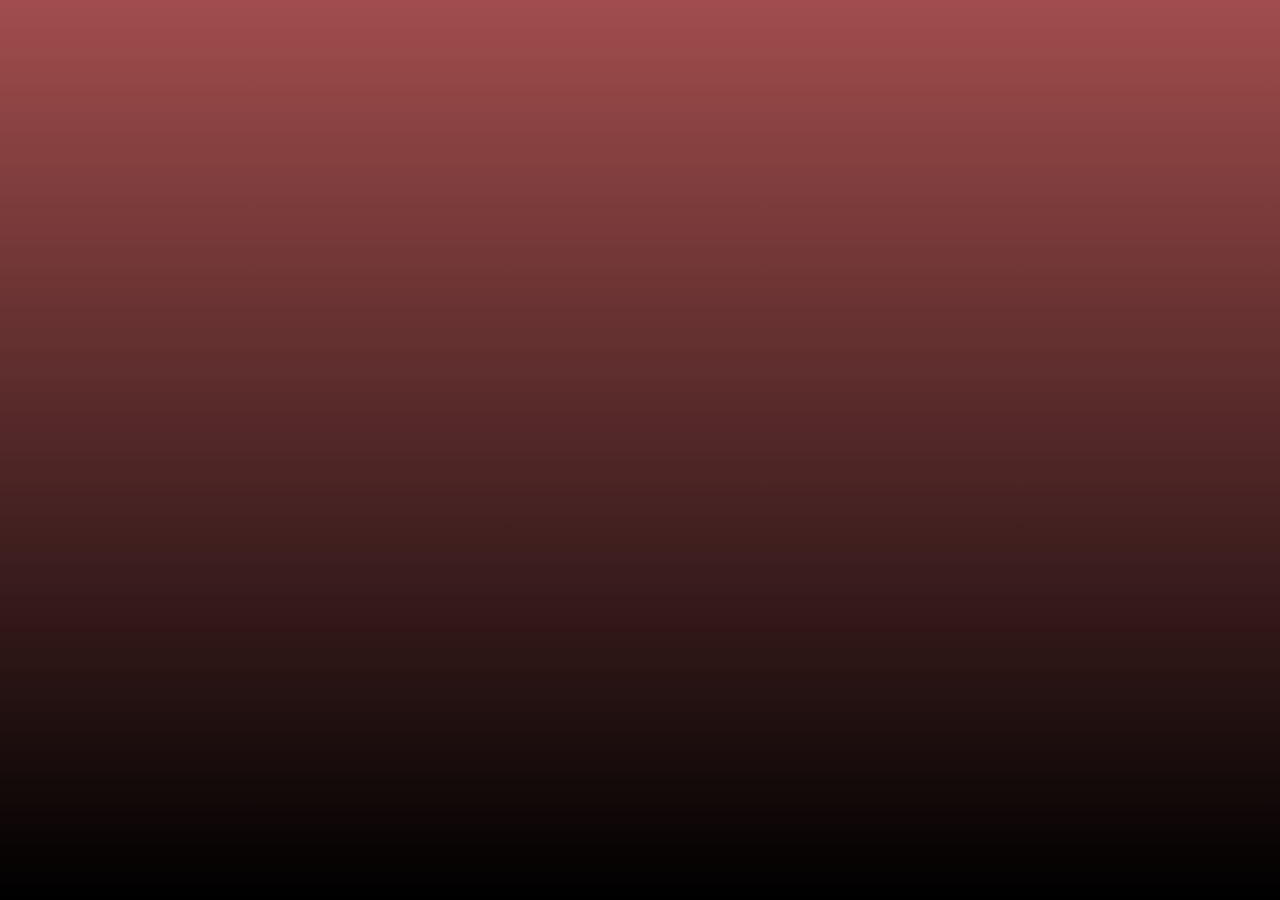
==== Spotfy/index.html @ ea165417 "Spotify" ====
<!DOCTYPE html>
<html lang="pt-br">
<head>
    <meta charset="UTF-8">
    <meta name="viewport" content="width=device-width, initial-scale=1.0">
    <link rel="shortcut icon" href="images/Logo/Spotify_logo_without_text.svg" type="image/x-icon">
    <title>Spotify</title>
    <link href="https://cdn.jsdelivr.net/npm/bootstrap@5.3.3/dist/css/bootstrap.min.css" rel="stylesheet" integrity="sha384-QWTKZyjpPEjISv5WaRU9OFeRpok6YctnYmDr5pNlyT2bRjXh0JMhjY6hW+ALEwIH" crossorigin="anonymous">
    <link rel="stylesheet" href="styles/index.css">
</head>
<body>
    <header>    
        <nav>
            <div class="container-fluid">
                <button class="navbar-toggler" type="button" data-bs-toggle="offcanvas" data-bs-target="#offcanvasNavbar" aria-controls="offcanvasNavbar" aria-label="Toggle navigation">
                    <span class="navbar-toggler-icon"></span>
                </button>
                <div class="offcanvas offcanvas-end" tabindex="-1" id="offcanvasNavbar" aria-labelledby="offcanvasNavbarLabel">
                    <div class="offcanvas-header">
                        <h5 class="offcanvas-title" id="offcanvasNavbarLabel">Offcanvas</h5>
                        <button type="button" class="btn-close" data-bs-dismiss="offcanvas" aria-label="Close"></button>
                    </div>
                    <div class="offcanvas-body">
                        <ul class="navbar-nav justify-content-end flex-grow-1 pe-3">
                            <li class="nav-item">
                                <a class="nav-link active" aria-current="page" href="#">Home</a>
                            </li>
                            <li class="nav-item">
                                <a class="nav-link" href="#">Link</a>
                            </li>
                            <li class="nav-item dropdown">
                                <a class="nav-link dropdown-toggle" href="#" role="button" data-bs-toggle="dropdown" aria-expanded="false">
                                    Dropdown
                                </a>
                                <ul class="dropdown-menu">
                                    <li><a class="dropdown-item" href="#">Action</a></li>
                                    <li><a class="dropdown-item" href="#">Another action</a></li>
                                    <li>
                                        <hr class="dropdown-divider">
                                    </li>
                                    <li><a class="dropdown-item" href="#">Something else here</a></li>
                                </ul>
                            </li>
                        </ul>
                        <form class="d-flex mt-3" role="search">
                            <input class="form-control me-2" type="search" placeholder="Search" aria-label="Search">
                            <button class="btn btn-outline-success" type="submit">Search</button>
                        </form>
                    </div>
                </div>
            </div>
        </nav>
    </header>

    <main>
        <section></section>
    </main>

    <footer></footer>

    </div>
        <script src="https://cdn.jsdelivr.net/npm/bootstrap@5.3.3/dist/js/bootstrap.bundle.min.js" integrity="sha384-YvpcrYf0tY3lHB60NNkmXc5s9fDVZLESaAA55NDzOxhy9GkcIdslK1eN7N6jIeHz" crossorigin="anonymous"></script>

</body>
</html>
---- Spotfy/styles/index.css ----
:root{
    --branco : #ffffff;
    --verdeEscuro : #1db954;
    --verdeClaro : #1ed760;
    --preto : #191414;
}

body{
    height: 100vh;
    background: rgb(0,0,0);
    background: linear-gradient(0deg, rgba(0,0,0,1) 0%, rgba(161,77,77,1) 100%);
}
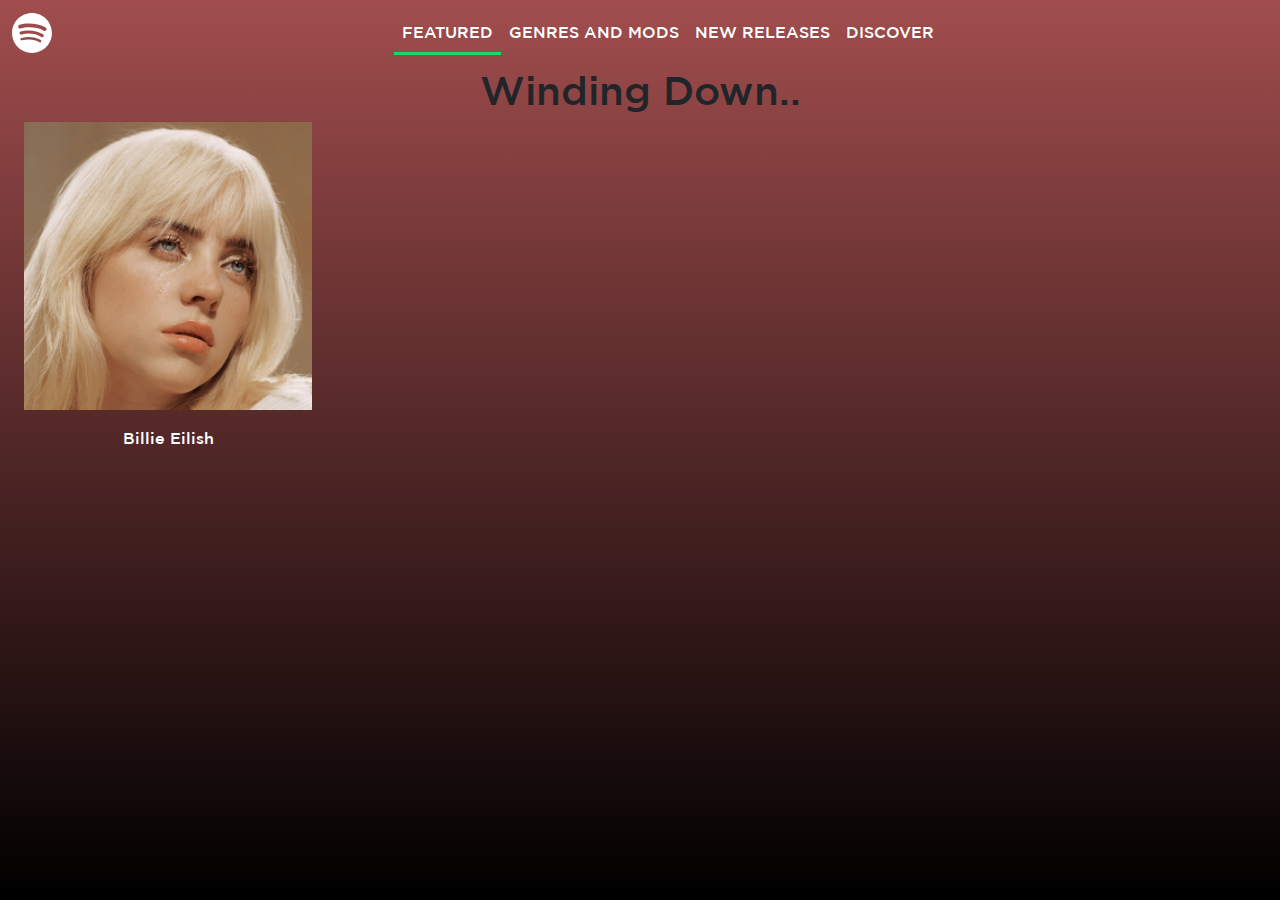
==== commit 748e6c23: "Spotify" ====
--- a/Spotfy/index.html
+++ b/Spotfy/index.html
@@ -9,57 +9,92 @@
     <link rel="stylesheet" href="styles/index.css">
 </head>
 <body>
-    <header>    
-        <nav>
+
+    <header>
+        <!-- navbar -->
+        <nav class="navbar navbar-expand-lg">
             <div class="container-fluid">
-                <button class="navbar-toggler" type="button" data-bs-toggle="offcanvas" data-bs-target="#offcanvasNavbar" aria-controls="offcanvasNavbar" aria-label="Toggle navigation">
+                <a class="navbar-brand" data-bs-toggle="offcanvas" data-bs-target="#menuLateral" href="#">
+                    <img src="images/Logo/Spotify_logo_without_text.svg" alt="Spotify_logo_without_text">
+                </a>
+                <button class="navbar-toggler" type="button" data-bs-toggle="collapse" data-bs-target="#navbarSupportedContent" aria-controls="navbarSupportedContent" aria-expanded="false" aria-label="Toggle navigation">
                     <span class="navbar-toggler-icon"></span>
                 </button>
-                <div class="offcanvas offcanvas-end" tabindex="-1" id="offcanvasNavbar" aria-labelledby="offcanvasNavbarLabel">
-                    <div class="offcanvas-header">
-                        <h5 class="offcanvas-title" id="offcanvasNavbarLabel">Offcanvas</h5>
-                        <button type="button" class="btn-close" data-bs-dismiss="offcanvas" aria-label="Close"></button>
-                    </div>
-                    <div class="offcanvas-body">
-                        <ul class="navbar-nav justify-content-end flex-grow-1 pe-3">
-                            <li class="nav-item">
-                                <a class="nav-link active" aria-current="page" href="#">Home</a>
-                            </li>
-                            <li class="nav-item">
-                                <a class="nav-link" href="#">Link</a>
-                            </li>
-                            <li class="nav-item dropdown">
-                                <a class="nav-link dropdown-toggle" href="#" role="button" data-bs-toggle="dropdown" aria-expanded="false">
-                                    Dropdown
-                                </a>
-                                <ul class="dropdown-menu">
-                                    <li><a class="dropdown-item" href="#">Action</a></li>
-                                    <li><a class="dropdown-item" href="#">Another action</a></li>
-                                    <li>
-                                        <hr class="dropdown-divider">
-                                    </li>
-                                    <li><a class="dropdown-item" href="#">Something else here</a></li>
-                                </ul>
-                            </li>
-                        </ul>
-                        <form class="d-flex mt-3" role="search">
-                            <input class="form-control me-2" type="search" placeholder="Search" aria-label="Search">
-                            <button class="btn btn-outline-success" type="submit">Search</button>
-                        </form>
-                    </div>
+                <div class="collapse w-100 justify-content-center navbar-collapse" id="navbarSupportedContent">
+                    <ul class="navbar-nav w-100 d-flex justify-content-center me-auto mb-2 mb-lg-0">
+                        <li class="nav-item">
+                            <a class="nav-link active" aria-current="page" href="#">FEATURED</a>
+                        </li>
+                        <li class="nav-item">
+                            <a class="nav-link" href="#">GENRES AND MODS</a>
+                        </li>
+                        <li class="nav-item">
+                            <a class="nav-link" href="#">NEW RELEASES</a>
+                        </li>
+                        <li class="nav-item">
+                            <a class="nav-link" href="#">DISCOVER</a>
+                        </li>
+                    </ul>
                 </div>
             </div>
         </nav>
     </header>
 
-    <main>
-        <section></section>
+    <!-- <form class="d-flex" role="search">
+        <input class="form-control me-2" type="search" placeholder="Search" aria-label="Search">
+        <button class="btn btn-outline-success" type="submit">Search</button>
+    </form> -->
+
+    <main class="container-fluid d-flex flex-column align-items-center">
+        <h1>Winding Down..</h1>
+        <div class="grupoMusicas container-fluid gap-3 d-flex">
+        <!-- musica 1 -->
+            <div data-bs-toggle="offcanvas" data-bs-target="#playerMusica" class="card bg-transparent text-white" style="width: 18rem;">
+                <img src="images/Álbuns - Músicas/ab6761610000e5ebd8b9980db67272cb4d2c3daf.jpg" class="card-img-top" alt="">
+                <div class="card-body d-flex justify-content-center">
+                    <p class="card-text">Billie Eilish</p>
+                </div>
+            </div>
+        </div>
     </main>
 
-    <footer></footer>
+    <!-- offcanvas -->
+    <!-- menulateral -->
+    <div class="offcanvas offcanvas-start" tabindex="-1" id="menuLateral" aria-labelledby="offcanvasExampleLabel">
+        <div class="offcanvas-header">
+            <h5 class="offcanvas-title" id="offcanvasExampleLabel">Offcanvas</h5>
+            <button type="button" class="btn-close" data-bs-dismiss="offcanvas" aria-label="Close"></button>
+        </div>
+        <div class="offcanvas-body">
+            <div>
+                Some text as placeholder. In real life you can have the elements you have chosen. Like, text, images, lists, etc.
+            </div>
+            <div class="dropdown mt-3">
+                <button class="btn btn-secondary dropdown-toggle" type="button" data-bs-toggle="dropdown">
+                    Dropdown button
+                </button>
+                <ul class="dropdown-menu">
+                    <li><a class="dropdown-item" href="#">Action</a></li>
+                    <li><a class="dropdown-item" href="#">Another action</a></li>
+                    <li><a class="dropdown-item" href="#">Something else here</a></li>
+                </ul>
+            </div>
+        </div>
+    </div>
 
-    </div>
-        <script src="https://cdn.jsdelivr.net/npm/bootstrap@5.3.3/dist/js/bootstrap.bundle.min.js" integrity="sha384-YvpcrYf0tY3lHB60NNkmXc5s9fDVZLESaAA55NDzOxhy9GkcIdslK1eN7N6jIeHz" crossorigin="anonymous"></script>
+    <!-- player musica -->
+    <div class="offcanvas offcanvas-bottom" tabindex="-1" id="playerMusica" aria-labelledby="offcanvasBottomLabel">
+        <div class="offcanvas-header">
+          <h5 class="offcanvas-title" id="offcanvasBottomLabel">Offcanvas bottom</h5>
+          <button type="button" class="btn-close" data-bs-dismiss="offcanvas" aria-label="Close"></button>
+        </div>
+        <div class="offcanvas-body small">
+          ...
+        </div>
+      </div>
+
+    <!-- script -->
+    <script src="https://cdn.jsdelivr.net/npm/bootstrap@5.3.3/dist/js/bootstrap.bundle.min.js" integrity="sha384-YvpcrYf0tY3lHB60NNkmXc5s9fDVZLESaAA55NDzOxhy9GkcIdslK1eN7N6jIeHz" crossorigin="anonymous"></script>
 
 </body>
 </html>--- a/Spotfy/styles/index.css
+++ b/Spotfy/styles/index.css
@@ -1,3 +1,12 @@
+@font-face {
+    font-family: Gotham;
+    src: url(../images/Fonte/gotham/GothamMedium_1.ttf);
+}
+
+*{
+    font-family: Gotham;
+}
+
 :root{
     --branco : #ffffff;
     --verdeEscuro : #1db954;
@@ -9,4 +18,25 @@
     height: 100vh;
     background: rgb(0,0,0);
     background: linear-gradient(0deg, rgba(0,0,0,1) 0%, rgba(161,77,77,1) 100%);
+}
+
+.nav-link, .active .navbar-link.show{
+    color: var(--branco);  
+}
+
+.navbar-nav .nav-link.active, .navbar-nav .nav-link.show {
+    color: var(--branco);
+}
+
+.active{
+    border-bottom: var(--verdeClaro) 3px solid;
+}
+
+.navbar-brand img{
+    width: 40px;
+}
+
+.card img, .card{
+    border: none;
+    border-radius: 0%;
 }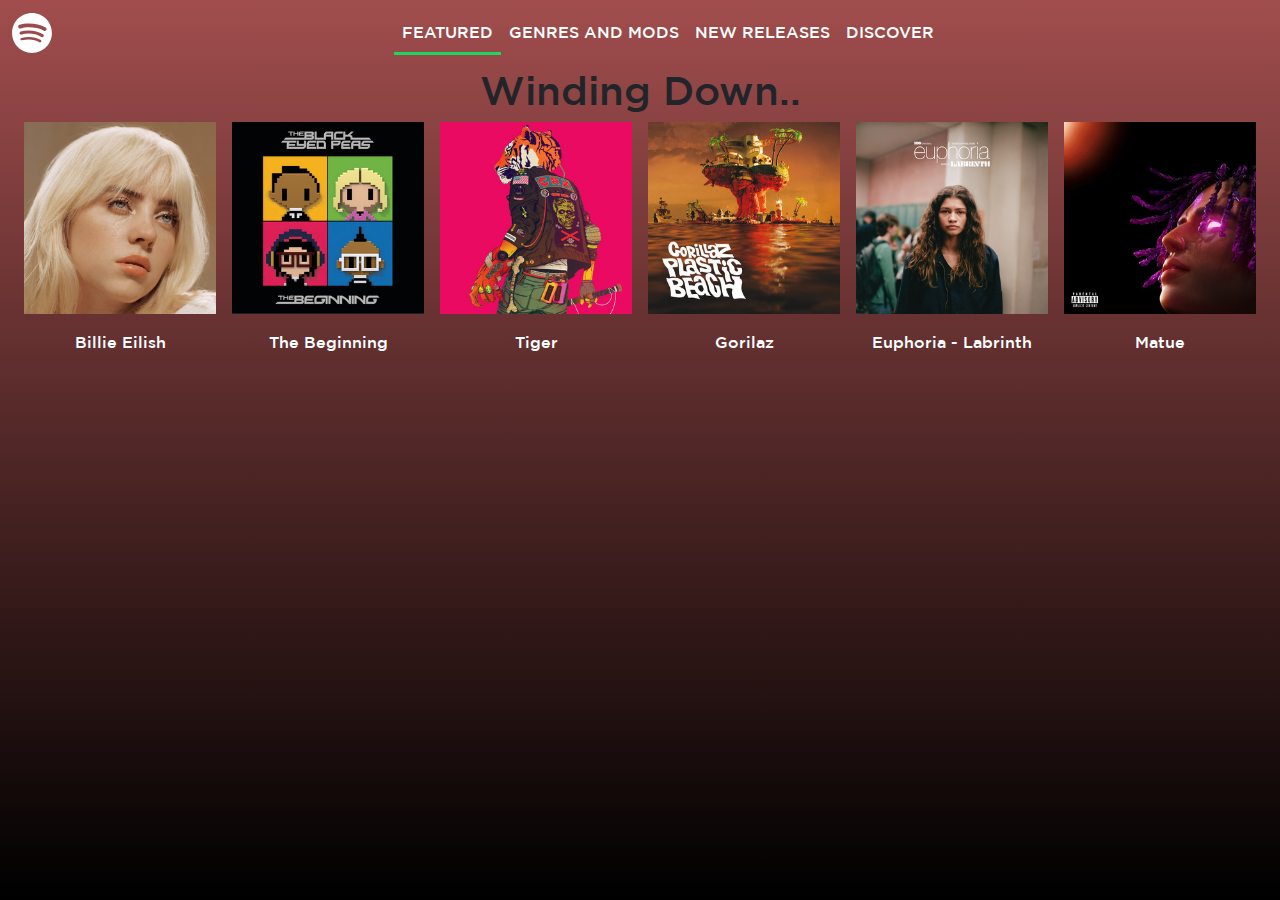
==== commit 43ecb54d: "spotify" ====
--- a/Spotfy/index.html
+++ b/Spotfy/index.html
@@ -23,16 +23,16 @@
                 <div class="collapse w-100 justify-content-center navbar-collapse" id="navbarSupportedContent">
                     <ul class="navbar-nav w-100 d-flex justify-content-center me-auto mb-2 mb-lg-0">
                         <li class="nav-item">
-                            <a class="nav-link active" aria-current="page" href="#">FEATURED</a>
+                            <a class="nav-link active" aria-current="page" href="index.html">FEATURED</a>
                         </li>
                         <li class="nav-item">
-                            <a class="nav-link" href="#">GENRES AND MODS</a>
+                            <a class="nav-link" href="genres.html">GENRES AND MODS</a>
                         </li>
                         <li class="nav-item">
-                            <a class="nav-link" href="#">NEW RELEASES</a>
+                            <a class="nav-link" href="releases.html">NEW RELEASES</a>
                         </li>
                         <li class="nav-item">
-                            <a class="nav-link" href="#">DISCOVER</a>
+                            <a class="nav-link" href="discover.html">DISCOVER</a>
                         </li>
                     </ul>
                 </div>
@@ -55,45 +55,96 @@
                     <p class="card-text">Billie Eilish</p>
                 </div>
             </div>
+            <div data-bs-toggle="offcanvas" data-bs-target="#playerMusica" class="card bg-transparent text-white" style="width: 18rem;">
+                <img src="images/Álbuns - Músicas/ab67616d00001e0208c63cf0aa88f47866a9df01.jpg" class="card-img-top" alt="">
+                <div class="card-body d-flex justify-content-center">
+                    <p class="card-text">The Beginning</p>
+                </div>
+            </div>
+            <div data-bs-toggle="offcanvas" data-bs-target="#playerMusica" class="card bg-transparent text-white" style="width: 18rem;">
+                <img src="images/Álbuns - Músicas/ab67616d00001e020f3661d1ead65b628e037b31.jpg" class="card-img-top" alt="">
+                <div class="card-body d-flex justify-content-center">
+                    <p class="card-text">Tiger</p>
+                </div>
+            </div>
+            <div data-bs-toggle="offcanvas" data-bs-target="#playerMusica" class="card bg-transparent text-white" style="width: 18rem;">
+                <img src="images/Álbuns - Músicas/ab67616d00001e02661d019f34569f79eae9e985.jpg" class="card-img-top" alt="">
+                <div class="card-body d-flex justify-content-center">
+                    <p class="card-text">Gorilaz</p>
+                </div>
+            </div>
+            <div data-bs-toggle="offcanvas" data-bs-target="#playerMusica" class="card bg-transparent text-white" style="width: 18rem;">
+                <img src="images/Álbuns - Músicas/ab67616d00001e029b057c2bcfced3d43740adaa.jpg" class="card-img-top" alt="">
+                <div class="card-body d-flex justify-content-center">
+                    <p class="card-text">Euphoria - Labrinth</p>
+                </div>
+            </div>
+            <div data-bs-toggle="offcanvas" data-bs-target="#playerMusica" class="card bg-transparent text-white" style="width: 18rem;">
+                <img src="images/Álbuns - Músicas/ab67616d00001e02eaf3178d5ebb408fab56f6b8.jpg" class="card-img-top" alt="">
+                <div class="card-body d-flex justify-content-center">
+                    <p class="card-text">Matue</p>
+                </div>
+            </div>
         </div>
     </main>
 
     <!-- offcanvas -->
     <!-- menulateral -->
-    <div class="offcanvas offcanvas-start" tabindex="-1" id="menuLateral" aria-labelledby="offcanvasExampleLabel">
-        <div class="offcanvas-header">
-            <h5 class="offcanvas-title" id="offcanvasExampleLabel">Offcanvas</h5>
-            <button type="button" class="btn-close" data-bs-dismiss="offcanvas" aria-label="Close"></button>
-        </div>
-        <div class="offcanvas-body">
-            <div>
-                Some text as placeholder. In real life you can have the elements you have chosen. Like, text, images, lists, etc.
+    <div class="offcanvas offcanvas-start text-white" tabindex="-1" id="menuLateral" aria-labelledby="offcanvasExampleLabel">
+        <div class="d-flex flex-column justify-content-between offcanvas-body">
+            <div id="parteSuperior">
+                <img class="m-2" src="images/Logo/Spotify_logo_without_text.svg" width="40px" alt="">
+                <!-- input -->
+                <div class="input-group mb-3 px-2">
+                    <input type="text" class="bg-transparent form-control" placeholder="search" aria-label="Recipient's username" aria-describedby="basic-addon2">
+                    <span class="bg-transparent input-group-text" id="basic-addon2">
+                        <img src="images/Icones/search_FILL0_wght400_GRAD0_opsz48.svg" alt="search">
+                    </span>
+                </div>
+                <!-- links -->
+                <a href="#" class="nav-link m-3">Home</a>
+                <a href="#" class="nav-link m-3">Your Musics</a>
             </div>
-            <div class="dropdown mt-3">
-                <button class="btn btn-secondary dropdown-toggle" type="button" data-bs-toggle="dropdown">
-                    Dropdown button
-                </button>
-                <ul class="dropdown-menu">
-                    <li><a class="dropdown-item" href="#">Action</a></li>
-                    <li><a class="dropdown-item" href="#">Another action</a></li>
-                    <li><a class="dropdown-item" href="#">Something else here</a></li>
-                </ul>
+            <div id="parteInferior" class="mx-2">
+                <a href="#" class="nav-link">Install app</a>
+                <hr>
+                <div class="d-flex align-items-center gap-3">
+                    <img width="50px" height="50px" src="images/Fotos de perfil/albert-dera-ILip77SbmOE-unsplash.jpg" alt="albert-dera-ILip77SbmOE-unsplash">
+                    Albert
+                </div>
             </div>
         </div>
     </div>
 
     <!-- player musica -->
     <div class="offcanvas offcanvas-bottom" tabindex="-1" id="playerMusica" aria-labelledby="offcanvasBottomLabel">
-        <div class="offcanvas-header">
-          <h5 class="offcanvas-title" id="offcanvasBottomLabel">Offcanvas bottom</h5>
-          <button type="button" class="btn-close" data-bs-dismiss="offcanvas" aria-label="Close"></button>
+        <div class="offcanvas-body small">
+            <!-- botões de controle -->
+            <div id="botoesMusica" class="text-white gap-4 container-fluid d-flex justify-content-center align-items-center">
+                <img src="" alt="">
+                <img src="images/Icones/skip-start-fill.svg" alt="skip-start-fill">
+                <img id="play" onclick="iniciar()" src="images/Icones/play-circle.svg" alt="play-circle">
+                <img src="images/Icones/skip-end-fill.svg" alt="skip-end-fill">
+                <img src="images/Icones/repeat.svg" alt="repeat">
+            </div>
+            <!-- progresso da música -->
+            <div id="progressoMusica" class="gap-3 text-white container-fluid d-flex justify-content-center align-items-center">
+                0.00
+                <div id="progressoDaMusicaBarraTotal" class="progress" role="progressbar" aria-label="Basic example" aria-valuenow="0" aria-valuemin="0" aria-valuemax="100">
+                    <div id="progressoDaMusica" class="progress-bar progressoDaMusicaComeco"></div>
+                </div>
+                0.00
+            </div>
         </div>
-        <div class="offcanvas-body small">
-          ...
-        </div>
-      </div>
+    </div>
 
-    <!-- script -->
+    <!-- scripts -->
+    <script>
+        function iniciar(){
+            let play = document.getElementById("progressoDaMusica");
+            play.classList.replace("progressoDaMusicaComeco","progressoDaMusicaCompleto");
+        }
+    </script>
     <script src="https://cdn.jsdelivr.net/npm/bootstrap@5.3.3/dist/js/bootstrap.bundle.min.js" integrity="sha384-YvpcrYf0tY3lHB60NNkmXc5s9fDVZLESaAA55NDzOxhy9GkcIdslK1eN7N6jIeHz" crossorigin="anonymous"></script>
 
 </body>
--- a/Spotfy/styles/index.css
+++ b/Spotfy/styles/index.css
@@ -12,6 +12,8 @@
     --verdeEscuro : #1db954;
     --verdeClaro : #1ed760;
     --preto : #191414;
+    --cinza : #363636;
+    --cinzaClaro: #686767;
 }
 
 body{
@@ -39,4 +41,50 @@
 .card img, .card{
     border: none;
     border-radius: 0%;
+}
+
+#playerMusica{
+    height: auto;
+    background-color: var(--cinza);
+}
+
+#botoesMusica img{
+    height: 32px;
+}
+
+#progressoDaMusica{
+    background-color: var(--verdeClaro);
+}
+
+.progressoDaMusicaComeco{
+    width: 0%;
+    transition: 180s;
+}
+
+.progressoDaMusicaCompleto{
+    width: 100%;
+    transition: 180s;
+}
+
+#progressoDaMusicaBarraTotal{
+    width: 60%;
+    height: 3px;
+    background-color: var(--cinzaClaro);
+}
+
+/* menu lateral */
+#menuLateral{
+    width: 300px;
+    background-color: #191414da;
+}
+
+.input-group input,.input-group span{
+    border: none;
+    border-top: 1px solid white;
+    border-bottom: 1px solid white;
+    border-radius: 0%; 
+}
+
+input::placeholder{
+    color: var(--branco)!important;
 }